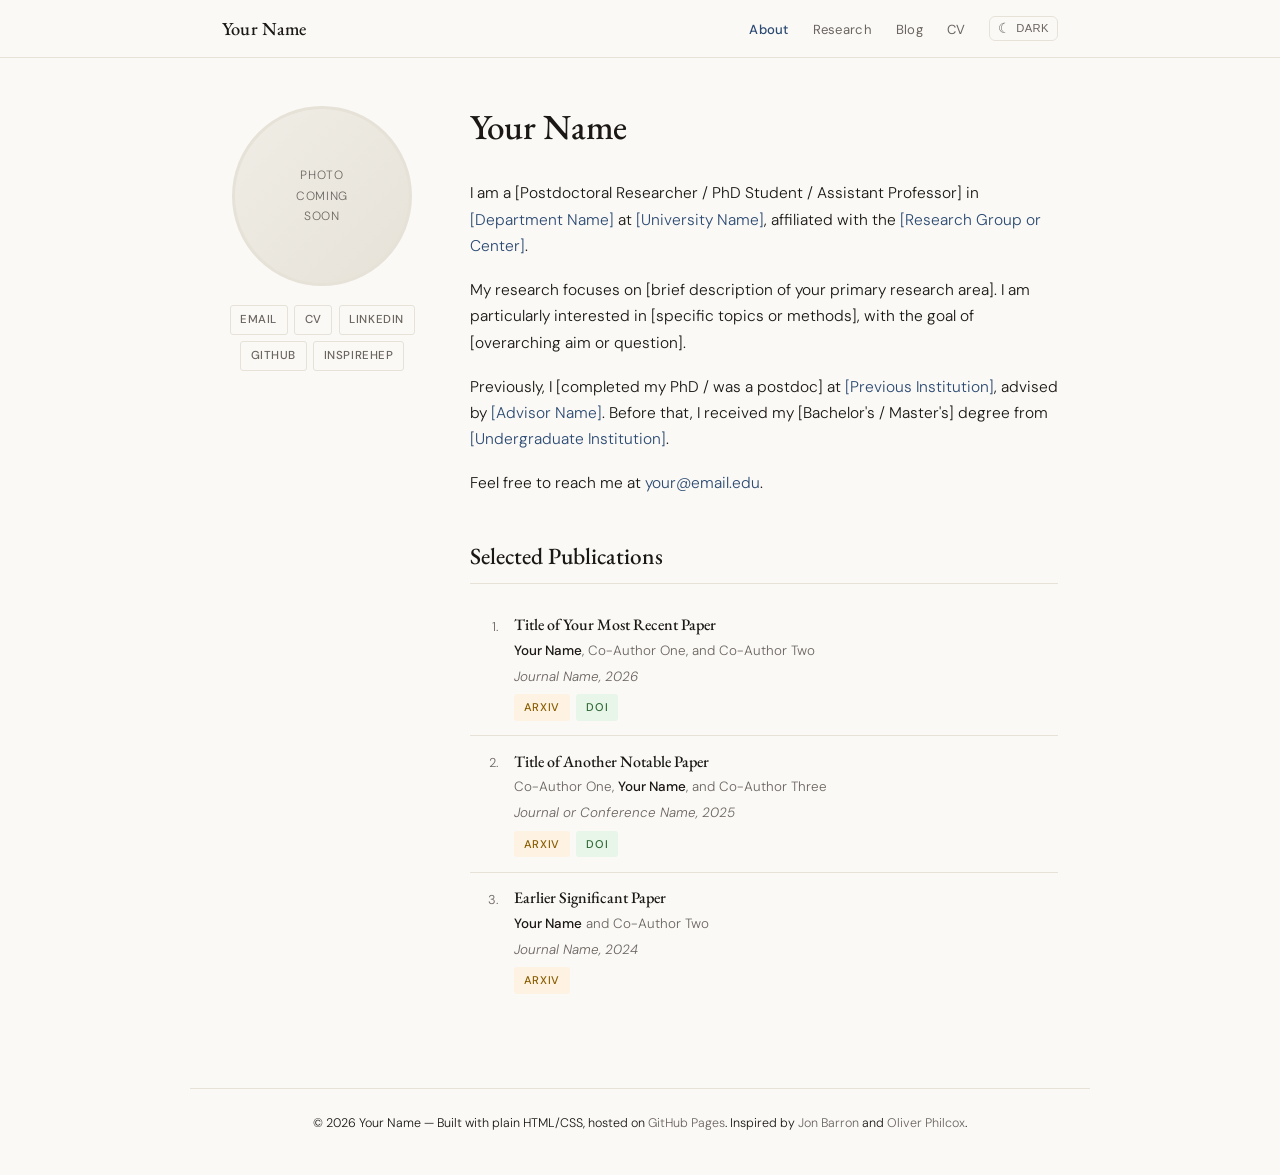
==== index.html @ f955d285 "Initial site" ====
<!DOCTYPE html>
<html lang="en">
<head>
  <meta charset="UTF-8" />
  <meta name="viewport" content="width=device-width, initial-scale=1.0" />
  <title>Your Name | About</title>
  <meta name="description" content="Academic website of Your Name, Researcher at Your Institution." />
  <link rel="stylesheet" href="assets/css/style.css" />
  <script src="assets/theme.js"></script>
</head>
<body>

<nav>
  <div class="nav-inner">
    <a class="nav-name" href="index.html">Your Name</a>
    <div class="nav-right">
      <ul class="nav-links">
        <li><a href="index.html" class="active">About</a></li>
        <li><a href="research/index.html">Research</a></li>
        <li><a href="blog/index.html">Blog</a></li>
        <li><a href="cv/index.html">CV</a></li>
      </ul>
      <button class="theme-toggle" id="theme-toggle" aria-label="Switch theme">
        <span class="toggle-icon">☾</span>
        <span class="toggle-label">Dark</span>
      </button>
    </div>
  </div>
</nav>

<main class="page">
  <div class="about-grid">

    <!-- LEFT: photo + social -->
    <aside class="about-photo">
      <div class="photo-placeholder">
        Photo<br>coming<br>soon
      </div>

      <div class="social-links">
        <a href="mailto:your@email.edu">Email</a>
        <a href="cv/index.html">CV</a>
        <a href="https://www.linkedin.com/in/yourusername" target="_blank">LinkedIn</a>
        <a href="https://github.com/yourusername" target="_blank">GitHub</a>
        <a href="https://inspirehep.net/authors/YOUR_ID" target="_blank">InspireHEP</a>
      </div>
    </aside>

    <!-- RIGHT: bio + selected publications -->
    <div>
      <h1>Your Name</h1>

      <div class="about-bio">
        <p>
          I am a [Postdoctoral Researcher / PhD Student / Assistant Professor] in
          <a href="#">[Department Name]</a> at
          <a href="#">[University Name]</a>,
          affiliated with the <a href="#">[Research Group or Center]</a>.
        </p>
        <p>
          My research focuses on [brief description of your primary research area].
          I am particularly interested in [specific topics or methods], with the goal
          of [overarching aim or question].
        </p>
        <p>
          Previously, I [completed my PhD / was a postdoc] at
          <a href="#">[Previous Institution]</a>, advised by
          <a href="#">[Advisor Name]</a>. Before that, I received my
          [Bachelor's / Master's] degree from <a href="#">[Undergraduate Institution]</a>.
        </p>
        <p>
          Feel free to reach me at <a href="mailto:your@email.edu">your@email.edu</a>.
        </p>
      </div>

      <h2>Selected Publications</h2>

      <ol class="pubs-list">
        <li class="pub-item">
          <span class="pub-num">1.</span>
          <div>
            <div class="pub-title">
              <a href="#">Title of Your Most Recent Paper</a>
            </div>
            <div class="pub-authors"><strong>Your Name</strong>, Co-Author One, and Co-Author Two</div>
            <div class="pub-venue"><em>Journal Name</em>, 2026</div>
            <div class="pub-links">
              <a class="pub-tag arxiv" href="#">arXiv</a>
              <a class="pub-tag doi" href="#">DOI</a>
            </div>
          </div>
        </li>
        <li class="pub-item">
          <span class="pub-num">2.</span>
          <div>
            <div class="pub-title">
              <a href="#">Title of Another Notable Paper</a>
            </div>
            <div class="pub-authors">Co-Author One, <strong>Your Name</strong>, and Co-Author Three</div>
            <div class="pub-venue"><em>Journal or Conference Name</em>, 2025</div>
            <div class="pub-links">
              <a class="pub-tag arxiv" href="#">arXiv</a>
              <a class="pub-tag doi" href="#">DOI</a>
            </div>
          </div>
        </li>
        <li class="pub-item">
          <span class="pub-num">3.</span>
          <div>
            <div class="pub-title">
              <a href="#">Earlier Significant Paper</a>
            </div>
            <div class="pub-authors"><strong>Your Name</strong> and Co-Author Two</div>
            <div class="pub-venue"><em>Journal Name</em>, 2024</div>
            <div class="pub-links">
              <a class="pub-tag arxiv" href="#">arXiv</a>
            </div>
          </div>
        </li>
      </ol>

    </div>
  </div>
</main>

<footer>
  <p>© <span id="year"></span> Your Name &mdash; Built with plain HTML/CSS, hosted on
    <a href="https://pages.github.com" target="_blank">GitHub Pages</a>.
    Inspired by <a href="https://jonbarron.info" target="_blank">Jon Barron</a> and
    <a href="https://oliverphilcox.github.io" target="_blank">Oliver Philcox</a>.
  </p>
  <script>document.getElementById('year').textContent = new Date().getFullYear();</script>
</footer>

</body>
</html>
---- assets/css/style.css ----
@import url('https://fonts.googleapis.com/css2?family=EB+Garamond:ital,wght@0,400;0,500;0,600;1,400&family=DM+Sans:wght@300;400;500&display=swap');

/* ── LIGHT MODE (default) ── */
:root {
  --bg:           #faf9f6;
  --surface:      #ffffff;
  --border:       #e6e2d8;
  --text:         #1a1714;
  --muted:        #6b6560;
  --accent:       #2c4a72;
  --accent-light: #e8f0f8;
  --link:         #2c4a72;
  --link-hover:   #1a2e4a;
  --tag-bg:       #f0ede6;
  --nav-bg:       rgba(250,249,246,0.95);
  --nav-height:   58px;
}

/* ── DARK MODE ── */
[data-theme="dark"] {
  --bg:           #141210;
  --surface:      #1e1b18;
  --border:       #2e2a25;
  --text:         #e8e4dc;
  --muted:        #8a8278;
  --accent:       #7aabda;
  --accent-light: #1a2e42;
  --link:         #7aabda;
  --link-hover:   #a8ccea;
  --tag-bg:       #252118;
  --nav-bg:       rgba(20,18,16,0.95);
}

/* Respect OS preference when no manual override */
@media (prefers-color-scheme: dark) {
  :root:not([data-theme="light"]) {
    --bg:           #141210;
    --surface:      #1e1b18;
    --border:       #2e2a25;
    --text:         #e8e4dc;
    --muted:        #8a8278;
    --accent:       #7aabda;
    --accent-light: #1a2e42;
    --link:         #7aabda;
    --link-hover:   #a8ccea;
    --tag-bg:       #252118;
    --nav-bg:       rgba(20,18,16,0.95);
  }
}

*, *::before, *::after { box-sizing: border-box; margin: 0; padding: 0; }
html { font-size: 16px; scroll-behavior: smooth; }

body {
  background: var(--bg);
  color: var(--text);
  font-family: 'DM Sans', sans-serif;
  font-weight: 300;
  line-height: 1.7;
  min-height: 100vh;
  transition: background 0.25s, color 0.25s;
}

/* ── NAV ── */
nav {
  position: sticky;
  top: 0;
  z-index: 100;
  background: var(--nav-bg);
  backdrop-filter: blur(10px);
  -webkit-backdrop-filter: blur(10px);
  border-bottom: 1px solid var(--border);
  height: var(--nav-height);
  display: flex;
  align-items: center;
  transition: background 0.25s, border-color 0.25s;
}

.nav-inner {
  max-width: 900px;
  margin: 0 auto;
  padding: 0 2rem;
  width: 100%;
  display: flex;
  align-items: center;
  justify-content: space-between;
  gap: 1rem;
}

.nav-name {
  font-family: 'EB Garamond', Georgia, serif;
  font-size: 1.15rem;
  font-weight: 500;
  color: var(--text);
  text-decoration: none;
  white-space: nowrap;
  letter-spacing: 0.01em;
  transition: color 0.25s;
}

.nav-right {
  display: flex;
  align-items: center;
  gap: 0.25rem;
}

.nav-links {
  display: flex;
  gap: 0.1rem;
  list-style: none;
}

.nav-links a {
  font-size: 0.82rem;
  font-weight: 400;
  color: var(--muted);
  text-decoration: none;
  padding: 0.3rem 0.7rem;
  border-radius: 4px;
  letter-spacing: 0.02em;
  transition: color 0.15s, background 0.15s;
}
.nav-links a:hover  { color: var(--text); background: var(--tag-bg); }
.nav-links a.active { color: var(--accent); font-weight: 500; }

/* ── THEME TOGGLE ── */
.theme-toggle {
  background: none;
  border: 1px solid var(--border);
  border-radius: 6px;
  cursor: pointer;
  padding: 0.28rem 0.5rem;
  font-size: 0.85rem;
  line-height: 1;
  color: var(--muted);
  transition: border-color 0.15s, background 0.15s, color 0.15s;
  display: flex;
  align-items: center;
  gap: 0.35rem;
  white-space: nowrap;
  margin-left: 0.5rem;
}
.theme-toggle:hover {
  border-color: var(--accent);
  color: var(--accent);
  background: var(--accent-light);
}
.theme-toggle .toggle-label {
  font-size: 0.7rem;
  font-weight: 500;
  letter-spacing: 0.04em;
  text-transform: uppercase;
}

/* ── LAYOUT ── */
.page {
  max-width: 900px;
  margin: 0 auto;
  padding: 3rem 2rem 5rem;
}

h1 {
  font-family: 'EB Garamond', Georgia, serif;
  font-size: 2.2rem;
  font-weight: 500;
  letter-spacing: -0.01em;
  line-height: 1.2;
  margin-bottom: 2rem;
  color: var(--text);
}

h2 {
  font-family: 'EB Garamond', Georgia, serif;
  font-size: 1.45rem;
  font-weight: 500;
  color: var(--text);
  margin: 2.5rem 0 1rem;
  padding-bottom: 0.4rem;
  border-bottom: 1px solid var(--border);
}

h3 {
  font-family: 'EB Garamond', Georgia, serif;
  font-size: 1.1rem;
  font-weight: 500;
  color: var(--text);
  margin-bottom: 0.25rem;
}

p { margin-bottom: 1rem; color: var(--text); }
p:last-child { margin-bottom: 0; }

a { color: var(--link); text-decoration: none; }
a:hover { color: var(--link-hover); text-decoration: underline; }

/* ── ABOUT PAGE ── */
.about-grid {
  display: grid;
  grid-template-columns: 200px 1fr;
  gap: 3rem;
  align-items: start;
}

.about-photo {
  display: flex;
  flex-direction: column;
  align-items: center;
  gap: 1.2rem;
  position: sticky;
  top: calc(var(--nav-height) + 2rem);
}

.photo-placeholder {
  width: 180px;
  height: 180px;
  border-radius: 50%;
  background: linear-gradient(135deg, var(--tag-bg) 0%, var(--border) 100%);
  border: 3px solid var(--border);
  display: flex;
  align-items: center;
  justify-content: center;
  color: var(--muted);
  font-size: 0.75rem;
  text-align: center;
  letter-spacing: 0.05em;
  text-transform: uppercase;
}

.social-links {
  display: flex;
  flex-wrap: wrap;
  justify-content: center;
  gap: 0.4rem;
}

.social-links a {
  font-size: 0.72rem;
  font-weight: 500;
  letter-spacing: 0.05em;
  text-transform: uppercase;
  color: var(--muted);
  padding: 0.25rem 0.6rem;
  border: 1px solid var(--border);
  border-radius: 3px;
  transition: all 0.15s;
  text-decoration: none;
}
.social-links a:hover {
  color: var(--accent);
  border-color: var(--accent);
  background: var(--accent-light);
  text-decoration: none;
}

.about-bio { font-size: 0.97rem; }
.about-bio p { margin-bottom: 1.1rem; }

/* ── PUBLICATIONS (selected, on About page) ── */
.pubs-list { list-style: none; }

.pub-item {
  display: grid;
  grid-template-columns: 28px 1fr;
  gap: 0.5rem 1rem;
  padding: 0.9rem 0;
  border-bottom: 1px solid var(--border);
  font-size: 0.9rem;
}
.pub-item:last-child { border-bottom: none; }

.pub-num {
  color: var(--muted);
  font-size: 0.8rem;
  padding-top: 0.1rem;
  text-align: right;
  font-variant-numeric: tabular-nums;
}

.pub-title {
  font-family: 'EB Garamond', Georgia, serif;
  font-size: 1.0rem;
  font-weight: 500;
  color: var(--text);
  line-height: 1.4;
  margin-bottom: 0.2rem;
}
.pub-title a { color: var(--text); }
.pub-title a:hover { color: var(--accent); text-decoration: none; }

.pub-authors { color: var(--muted); font-size: 0.84rem; margin-bottom: 0.2rem; }
.pub-authors strong { color: var(--text); font-weight: 500; }
.pub-venue { font-size: 0.84rem; color: var(--muted); font-style: italic; margin-bottom: 0.35rem; }

.pub-links { display: flex; gap: 0.4rem; flex-wrap: wrap; }
.pub-tag {
  font-size: 0.7rem;
  font-weight: 500;
  letter-spacing: 0.06em;
  text-transform: uppercase;
  padding: 0.18rem 0.55rem;
  border-radius: 3px;
  background: var(--tag-bg);
  color: var(--muted);
  text-decoration: none;
  border: 1px solid transparent;
  transition: all 0.15s;
}
.pub-tag:hover { color: var(--accent); border-color: var(--accent); background: var(--accent-light); text-decoration: none; }
.pub-tag.arxiv { background: #fef3e2; color: #8a5c00; }
[data-theme="dark"] .pub-tag.arxiv { background: #2a1f08; color: #d4a050; }
.pub-tag.arxiv:hover { border-color: #c47c00; }
.pub-tag.doi { background: #e8f5e9; color: #2e6b35; }
[data-theme="dark"] .pub-tag.doi { background: #0d2210; color: #6abf74; }
.pub-tag.doi:hover { border-color: #2e6b35; }

/* ── RESEARCH ── */
.research-grid { display: flex; flex-direction: column; }

.research-card {
  display: grid;
  grid-template-columns: 220px 1fr;
  gap: 1.8rem;
  padding: 1.8rem 0;
  border-bottom: 1px solid var(--border);
}
.research-card:last-child { border-bottom: none; }

.research-img {
  width: 220px;
  height: 150px;
  background: var(--tag-bg);
  border-radius: 6px;
  border: 1px solid var(--border);
  display: flex;
  align-items: center;
  justify-content: center;
  color: var(--muted);
  font-size: 0.72rem;
  text-align: center;
  letter-spacing: 0.04em;
  text-transform: uppercase;
  overflow: hidden;
}
.research-img img { width: 100%; height: 100%; object-fit: cover; border-radius: 5px; }

.research-body h3 { font-size: 1.15rem; margin-bottom: 0.5rem; }
.research-body p { font-size: 0.9rem; color: var(--muted); margin-bottom: 0.8rem; }
.research-papers { font-size: 0.82rem; color: var(--muted); }
.research-papers a { color: var(--accent); }

/* ── BLOG ── */
.blog-list { display: flex; flex-direction: column; }

.blog-item {
  display: grid;
  grid-template-columns: 100px 1fr;
  gap: 1.2rem;
  padding: 1.2rem 0;
  border-bottom: 1px solid var(--border);
  align-items: start;
}
.blog-item:last-child { border-bottom: none; }

.blog-date {
  font-size: 0.8rem;
  color: var(--muted);
  padding-top: 0.25rem;
  font-variant-numeric: tabular-nums;
  white-space: nowrap;
}

.blog-title {
  font-family: 'EB Garamond', Georgia, serif;
  font-size: 1.1rem;
  font-weight: 500;
  margin-bottom: 0.25rem;
  line-height: 1.35;
}
.blog-title a { color: var(--text); }
.blog-title a:hover { color: var(--accent); text-decoration: none; }

.blog-excerpt { font-size: 0.88rem; color: var(--muted); margin-bottom: 0.4rem; }

.blog-tag {
  display: inline-block;
  font-size: 0.68rem;
  font-weight: 500;
  letter-spacing: 0.06em;
  text-transform: uppercase;
  padding: 0.15rem 0.5rem;
  border-radius: 3px;
  background: var(--tag-bg);
  color: var(--muted);
  margin-right: 0.3rem;
}

/* ── CV ── */
.cv-section { margin-bottom: 2.5rem; }
.cv-entry {
  display: grid;
  grid-template-columns: 110px 1fr;
  gap: 1rem;
  padding: 0.8rem 0;
  border-bottom: 1px solid var(--border);
  font-size: 0.9rem;
}
.cv-entry:last-child { border-bottom: none; }
.cv-year { color: var(--muted); font-size: 0.82rem; padding-top: 0.1rem; }
.cv-title { font-weight: 500; margin-bottom: 0.1rem; }
.cv-detail { color: var(--muted); font-size: 0.85rem; }

.cv-download {
  display: inline-flex;
  align-items: center;
  gap: 0.5rem;
  background: var(--accent);
  color: #fff;
  padding: 0.55rem 1.2rem;
  border-radius: 4px;
  font-size: 0.83rem;
  font-weight: 500;
  letter-spacing: 0.03em;
  text-decoration: none;
  margin-bottom: 2rem;
  transition: background 0.15s;
}
.cv-download:hover { background: var(--link-hover); text-decoration: none; color: #fff; }

/* ── FOOTER ── */
footer {
  border-top: 1px solid var(--border);
  padding: 1.5rem 2rem;
  text-align: center;
  font-size: 0.78rem;
  color: var(--muted);
  max-width: 900px;
  margin: 0 auto;
  transition: border-color 0.25s;
}
footer a { color: var(--muted); }
footer a:hover { color: var(--accent); }

/* ── RESPONSIVE ── */
@media (max-width: 680px) {
  .about-grid { grid-template-columns: 1fr; }
  .about-photo { position: static; flex-direction: row; flex-wrap: wrap; }
  .research-card { grid-template-columns: 1fr; }
  .research-img { width: 100%; }
  .cv-entry { grid-template-columns: 80px 1fr; }
  .pub-item { grid-template-columns: 22px 1fr; }
  .blog-item { grid-template-columns: 80px 1fr; }
  .nav-links a { padding: 0.25rem 0.5rem; font-size: 0.78rem; }
  .toggle-label { display: none; }
}
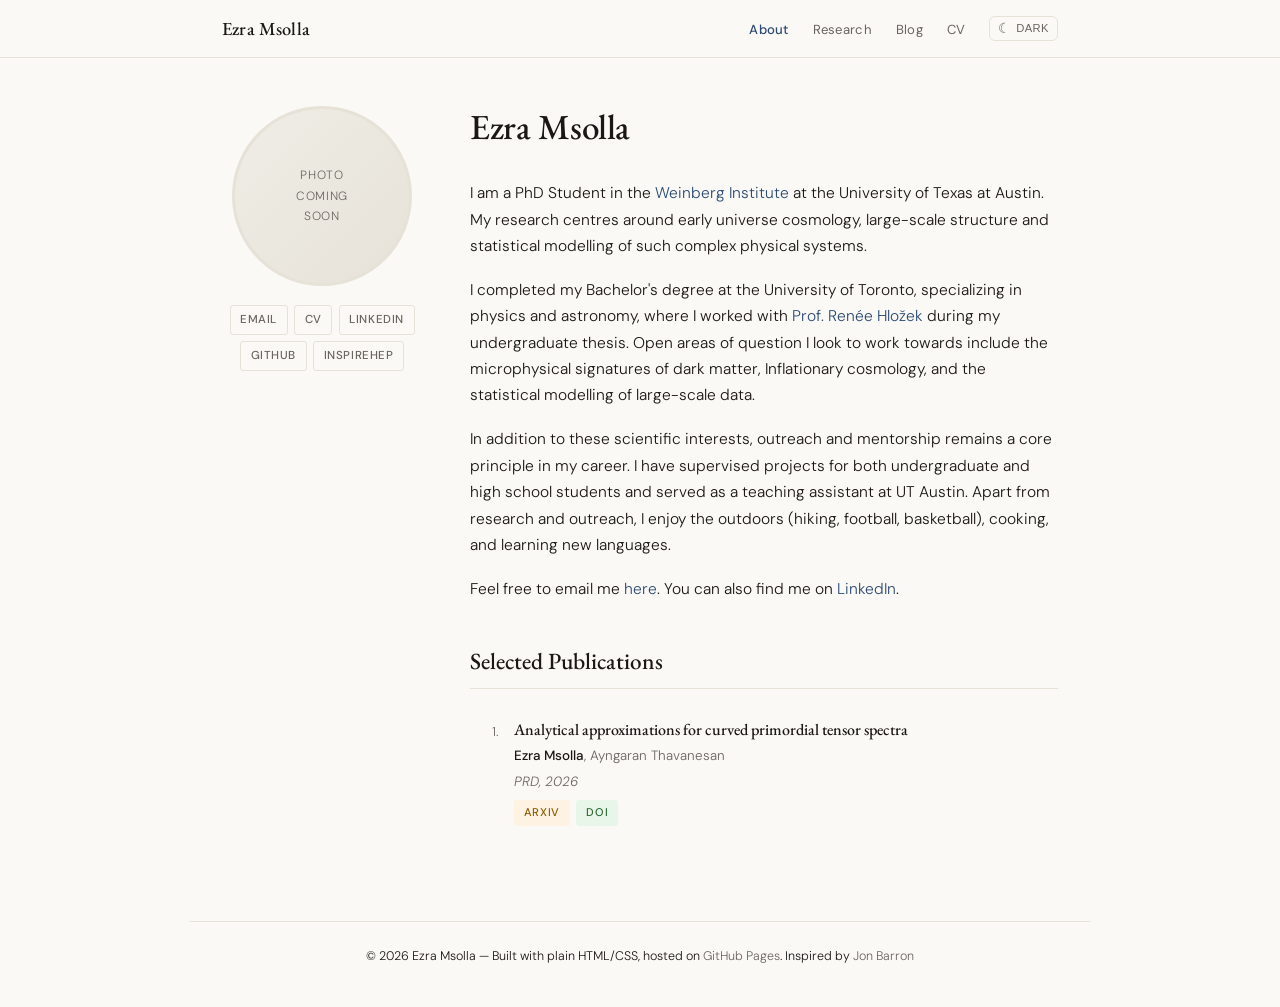
==== commit c71595d1: "Update about page" ====
--- a/index.html
+++ b/index.html
@@ -3,8 +3,8 @@
 <head>
   <meta charset="UTF-8" />
   <meta name="viewport" content="width=device-width, initial-scale=1.0" />
-  <title>Your Name | About</title>
-  <meta name="description" content="Academic website of Your Name, Researcher at Your Institution." />
+  <title>Ezra Msolla | About</title>
+  <meta name="description" content="Academic website of Ezra Msolla, PhD Student at the Weinberg Institute." />
   <link rel="stylesheet" href="assets/css/style.css" />
   <script src="assets/theme.js"></script>
 </head>
@@ -12,7 +12,7 @@
 
 <nav>
   <div class="nav-inner">
-    <a class="nav-name" href="index.html">Your Name</a>
+    <a class="nav-name" href="index.html">Ezra Msolla</a>
     <div class="nav-right">
       <ul class="nav-links">
         <li><a href="index.html" class="active">About</a></li>
@@ -38,38 +38,45 @@
       </div>
 
       <div class="social-links">
-        <a href="mailto:your@email.edu">Email</a>
+        <a href="mailto:ezra.msolla@alumni.utoronto.ca">Email</a>
         <a href="cv/index.html">CV</a>
-        <a href="https://www.linkedin.com/in/yourusername" target="_blank">LinkedIn</a>
-        <a href="https://github.com/yourusername" target="_blank">GitHub</a>
+        <a href="https://www.linkedin.com/in/ezra-msolla-4629522aa/?originalSubdomain=ca" target="_blank">LinkedIn</a>
+        <a href="https://github.com/ezramsolla" target="_blank">GitHub</a>
         <a href="https://inspirehep.net/authors/YOUR_ID" target="_blank">InspireHEP</a>
       </div>
     </aside>
 
     <!-- RIGHT: bio + selected publications -->
     <div>
-      <h1>Your Name</h1>
+      <h1>Ezra Msolla</h1>
 
       <div class="about-bio">
         <p>
-          I am a [Postdoctoral Researcher / PhD Student / Assistant Professor] in
-          <a href="#">[Department Name]</a> at
-          <a href="#">[University Name]</a>,
-          affiliated with the <a href="#">[Research Group or Center]</a>.
+          I am a PhD Student in the
+          <a href="https://weinberg.utexas.edu/">Weinberg Institute</a>
+          at the University of Texas at Austin. My research centres around early universe
+          cosmology, large-scale structure and statistical modelling of such complex
+          physical systems.
         </p>
         <p>
-          My research focuses on [brief description of your primary research area].
-          I am particularly interested in [specific topics or methods], with the goal
-          of [overarching aim or question].
+          I completed my Bachelor's degree at the University of Toronto, specializing in
+          physics and astronomy, where I worked with
+          <a href="https://www.dunlap.utoronto.ca/directory/prof-renee-hlozek/">Prof. Renée Hložek</a>
+          during my undergraduate thesis. Open areas of question I look to work towards
+          include the microphysical signatures of dark matter, Inflationary cosmology, and 
+          the statistical modelling of large-scale data.
         </p>
         <p>
-          Previously, I [completed my PhD / was a postdoc] at
-          <a href="#">[Previous Institution]</a>, advised by
-          <a href="#">[Advisor Name]</a>. Before that, I received my
-          [Bachelor's / Master's] degree from <a href="#">[Undergraduate Institution]</a>.
+          In addition to these scientific interests, outreach and mentorship remains a core
+          principle in my career. I have supervised projects for both undergraduate and
+          high school students and served as a teaching assistant at UT Austin. Apart from
+          research and outreach, I enjoy the outdoors (hiking, football, basketball),
+          cooking, and learning new languages.
         </p>
         <p>
-          Feel free to reach me at <a href="mailto:your@email.edu">your@email.edu</a>.
+          Feel free to email me <a href="mailto:ezra.msolla@alumni.utoronto.ca">here</a>.
+          You can also find me on
+          <a href="https://www.linkedin.com/in/ezra-msolla-4629522aa/?originalSubdomain=ca" target="_blank">LinkedIn</a>.
         </p>
       </div>
 
@@ -80,40 +87,13 @@
           <span class="pub-num">1.</span>
           <div>
             <div class="pub-title">
-              <a href="#">Title of Your Most Recent Paper</a>
+              <a href="#">Analytical approximations for curved primordial tensor spectra</a>
             </div>
-            <div class="pub-authors"><strong>Your Name</strong>, Co-Author One, and Co-Author Two</div>
-            <div class="pub-venue"><em>Journal Name</em>, 2026</div>
+            <div class="pub-authors"><strong>Ezra Msolla</strong>, Ayngaran Thavanesan</div>
+            <div class="pub-venue"><em>PRD</em>, 2026</div>
             <div class="pub-links">
-              <a class="pub-tag arxiv" href="#">arXiv</a>
-              <a class="pub-tag doi" href="#">DOI</a>
-            </div>
-          </div>
-        </li>
-        <li class="pub-item">
-          <span class="pub-num">2.</span>
-          <div>
-            <div class="pub-title">
-              <a href="#">Title of Another Notable Paper</a>
-            </div>
-            <div class="pub-authors">Co-Author One, <strong>Your Name</strong>, and Co-Author Three</div>
-            <div class="pub-venue"><em>Journal or Conference Name</em>, 2025</div>
-            <div class="pub-links">
-              <a class="pub-tag arxiv" href="#">arXiv</a>
-              <a class="pub-tag doi" href="#">DOI</a>
-            </div>
-          </div>
-        </li>
-        <li class="pub-item">
-          <span class="pub-num">3.</span>
-          <div>
-            <div class="pub-title">
-              <a href="#">Earlier Significant Paper</a>
-            </div>
-            <div class="pub-authors"><strong>Your Name</strong> and Co-Author Two</div>
-            <div class="pub-venue"><em>Journal Name</em>, 2024</div>
-            <div class="pub-links">
-              <a class="pub-tag arxiv" href="#">arXiv</a>
+              <a class="pub-tag arxiv" href="https://arxiv.org/pdf/2511.10644">arXiv</a>
+              <a class="pub-tag doi" href="https://doi.org/10.1103/kt8l-jny7">DOI</a>
             </div>
           </div>
         </li>
@@ -124,13 +104,12 @@
 </main>
 
 <footer>
-  <p>© <span id="year"></span> Your Name &mdash; Built with plain HTML/CSS, hosted on
+  <p>© <span id="year"></span> Ezra Msolla &mdash; Built with plain HTML/CSS, hosted on
     <a href="https://pages.github.com" target="_blank">GitHub Pages</a>.
-    Inspired by <a href="https://jonbarron.info" target="_blank">Jon Barron</a> and
-    <a href="https://oliverphilcox.github.io" target="_blank">Oliver Philcox</a>.
+    Inspired by <a href="https://jonbarron.info" target="_blank">Jon Barron</a> 
   </p>
   <script>document.getElementById('year').textContent = new Date().getFullYear();</script>
 </footer>
 
 </body>
-</html>
+</html>
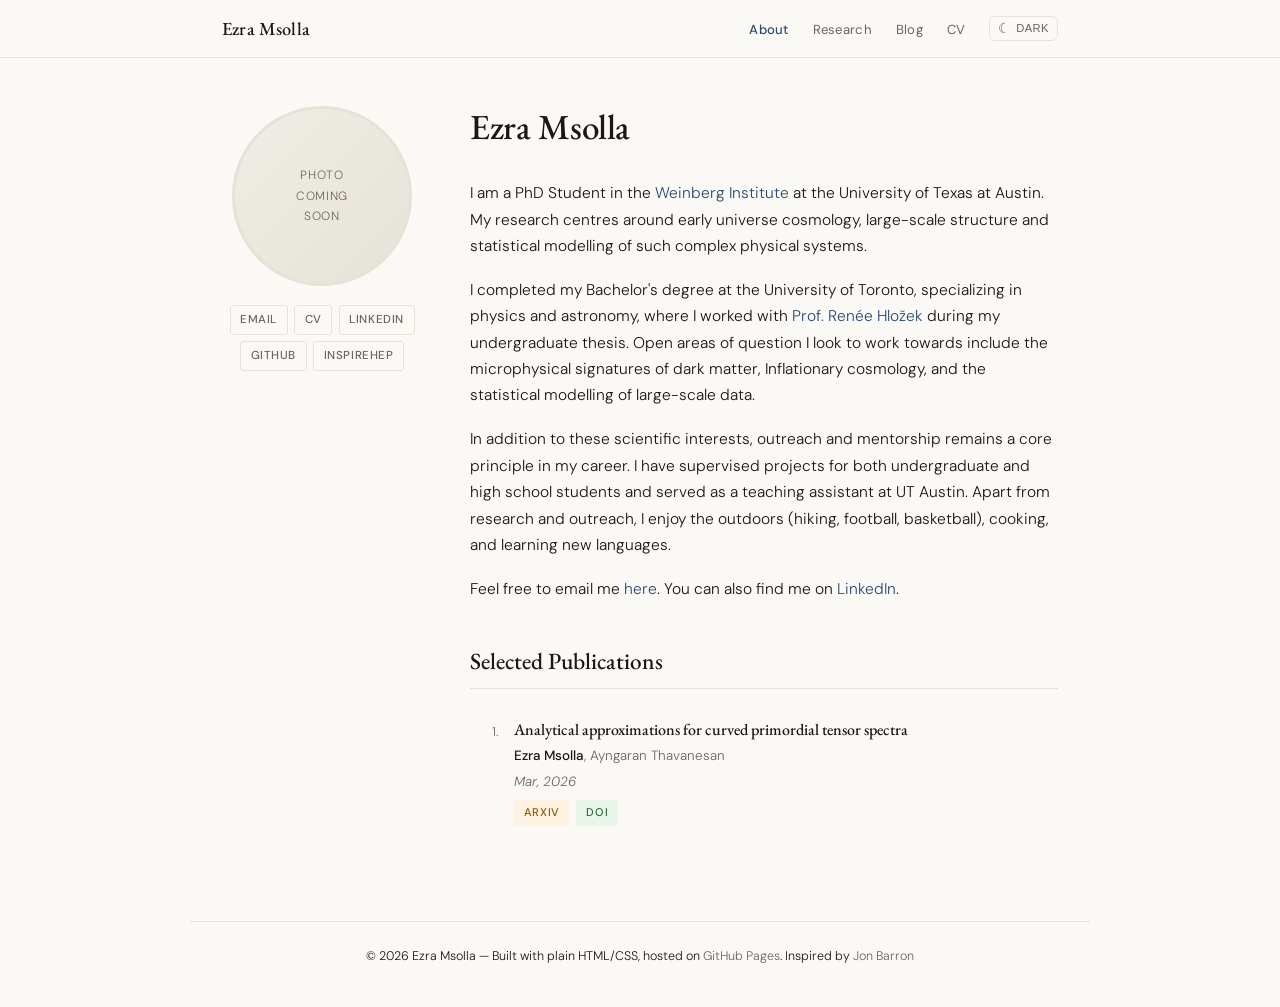
==== commit 3dd52dcd: "Update about page" ====
--- a/index.html
+++ b/index.html
@@ -87,10 +87,10 @@
           <span class="pub-num">1.</span>
           <div>
             <div class="pub-title">
-              <a href="#">Analytical approximations for curved primordial tensor spectra</a>
+              <a href="https://arxiv.org/abs/2511.10644">Analytical approximations for curved primordial tensor spectra</a>
             </div>
             <div class="pub-authors"><strong>Ezra Msolla</strong>, Ayngaran Thavanesan</div>
-            <div class="pub-venue"><em>PRD</em>, 2026</div>
+            <div class="pub-venue"><em>Mar</em>, 2026</div>
             <div class="pub-links">
               <a class="pub-tag arxiv" href="https://arxiv.org/pdf/2511.10644">arXiv</a>
               <a class="pub-tag doi" href="https://doi.org/10.1103/kt8l-jny7">DOI</a>
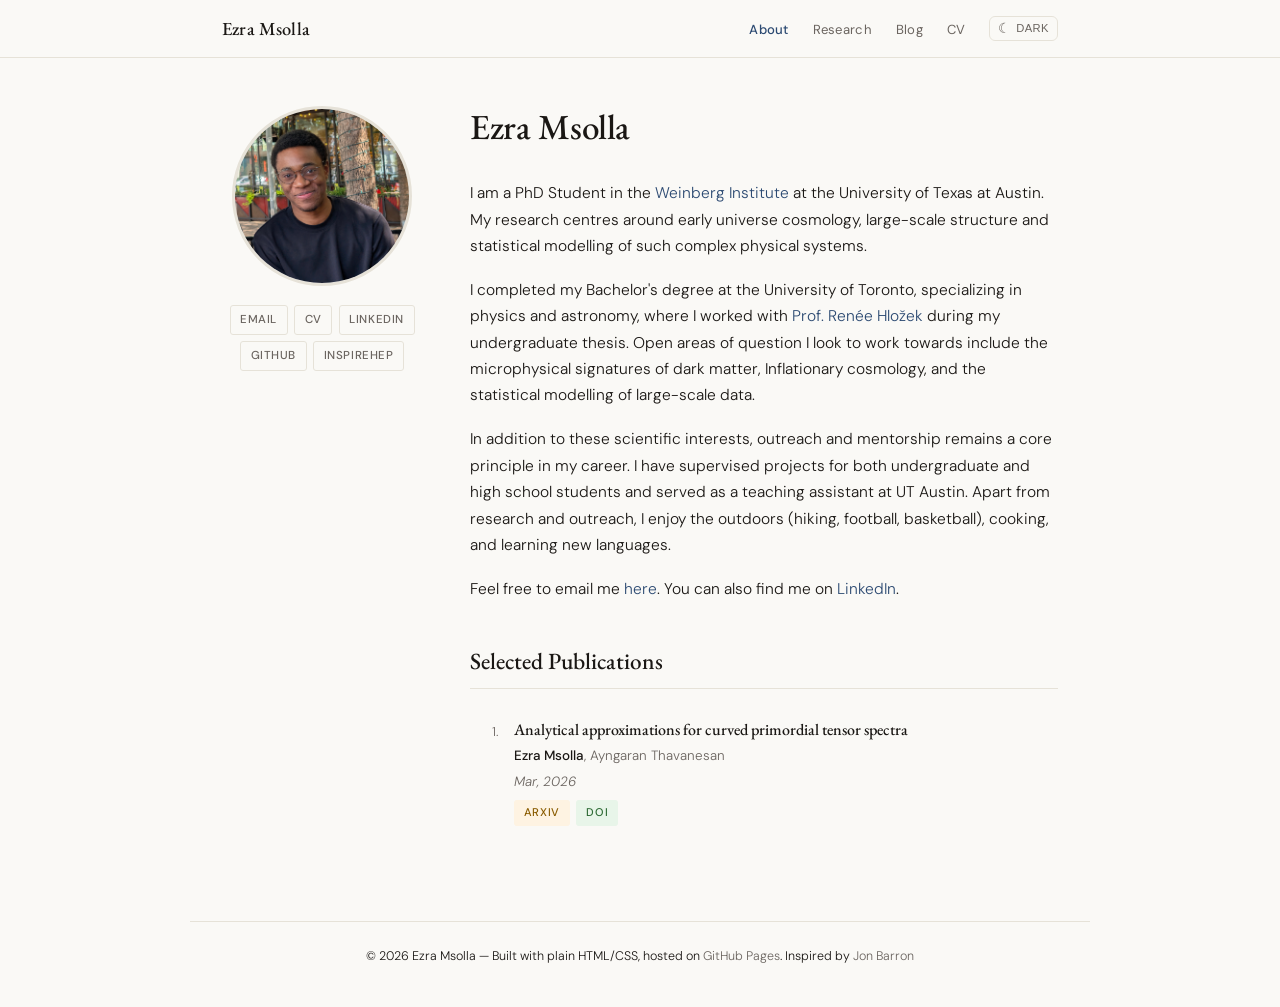
==== commit aed9a58c: "Add profile photo to about page" ====
--- a/index.html
+++ b/index.html
@@ -33,16 +33,15 @@
 
     <!-- LEFT: photo + social -->
     <aside class="about-photo">
-      <div class="photo-placeholder">
-        Photo<br>coming<br>soon
-      </div>
+      <img src="assets/img/web.jpg" alt="Ezra Msolla"
+           style="width:180px;height:180px;border-radius:50%;object-fit:cover;border:3px solid var(--border);" />
 
       <div class="social-links">
         <a href="mailto:ezra.msolla@alumni.utoronto.ca">Email</a>
         <a href="cv/index.html">CV</a>
         <a href="https://www.linkedin.com/in/ezra-msolla-4629522aa/?originalSubdomain=ca" target="_blank">LinkedIn</a>
         <a href="https://github.com/ezramsolla" target="_blank">GitHub</a>
-        <a href="https://inspirehep.net/authors/YOUR_ID" target="_blank">InspireHEP</a>
+        <a href="https://inspirehep.net/authors/3082749" target="_blank">InspireHEP</a>
       </div>
     </aside>
 
